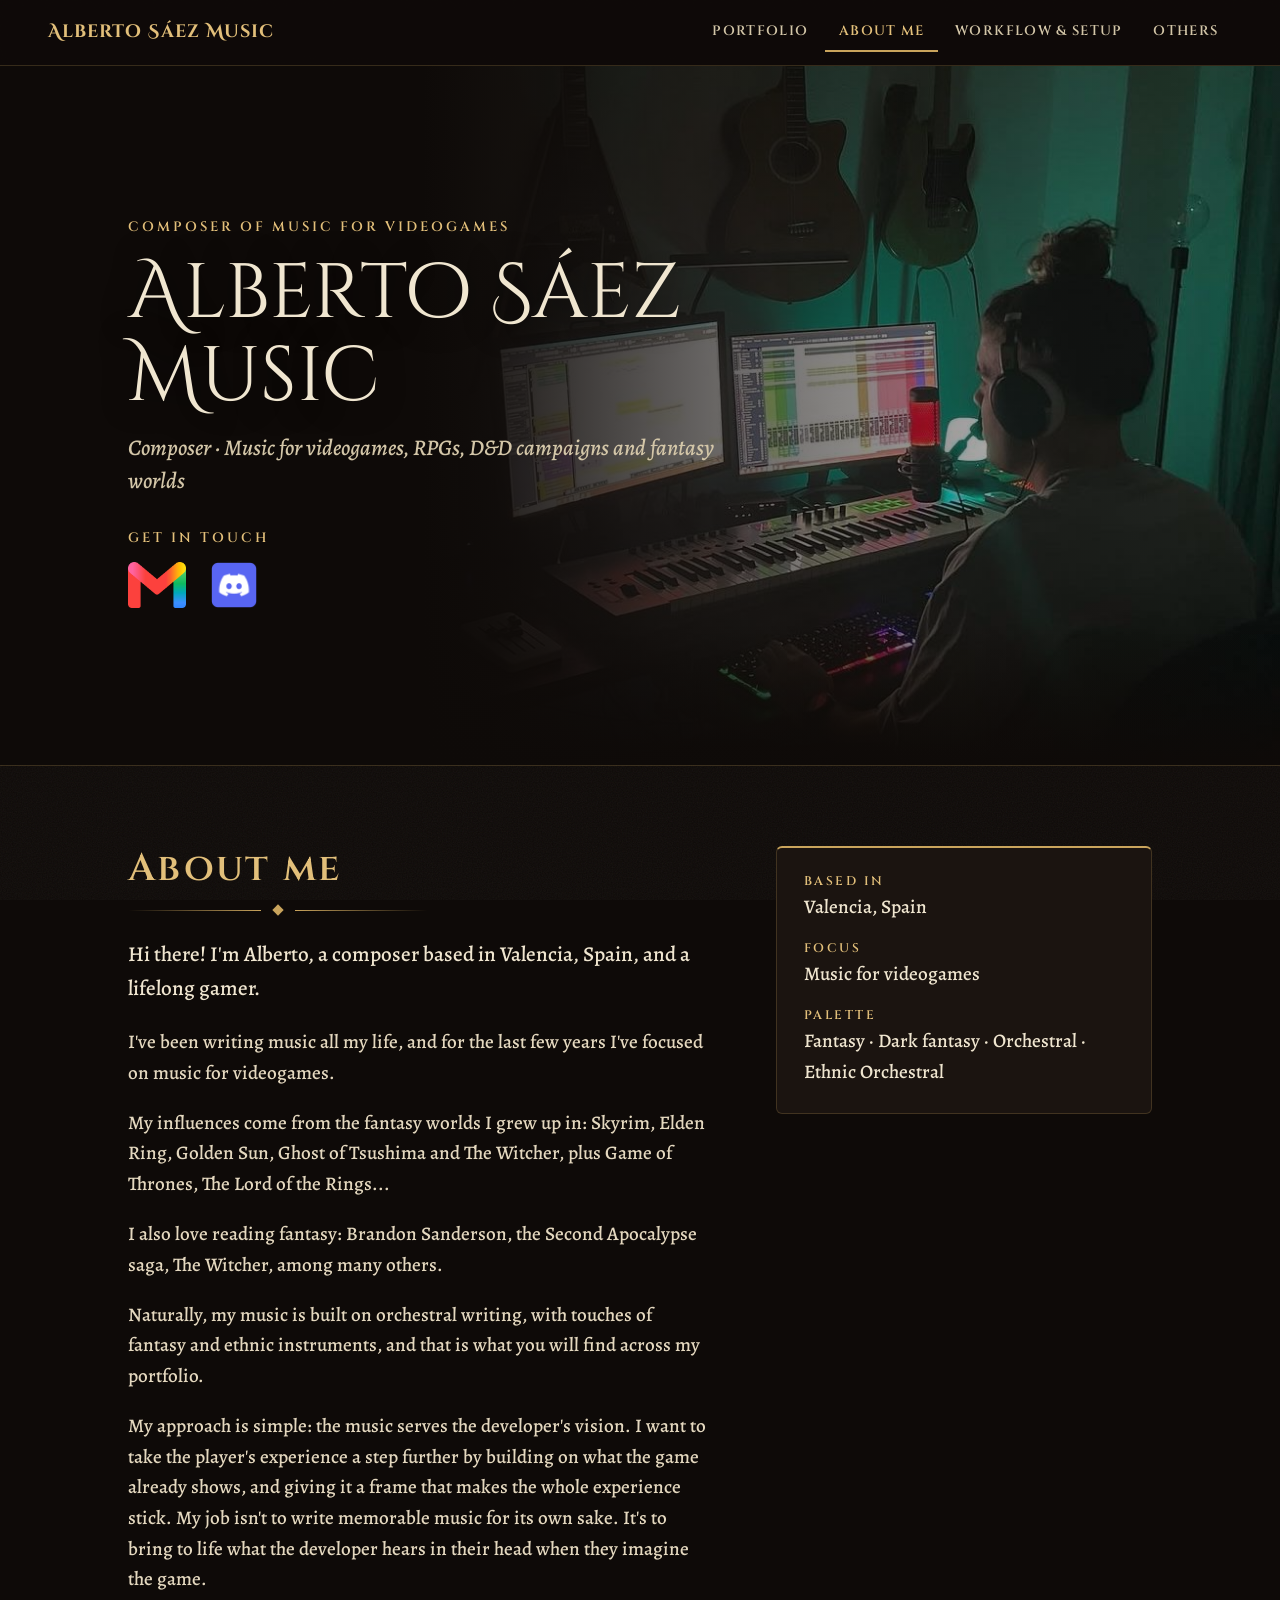
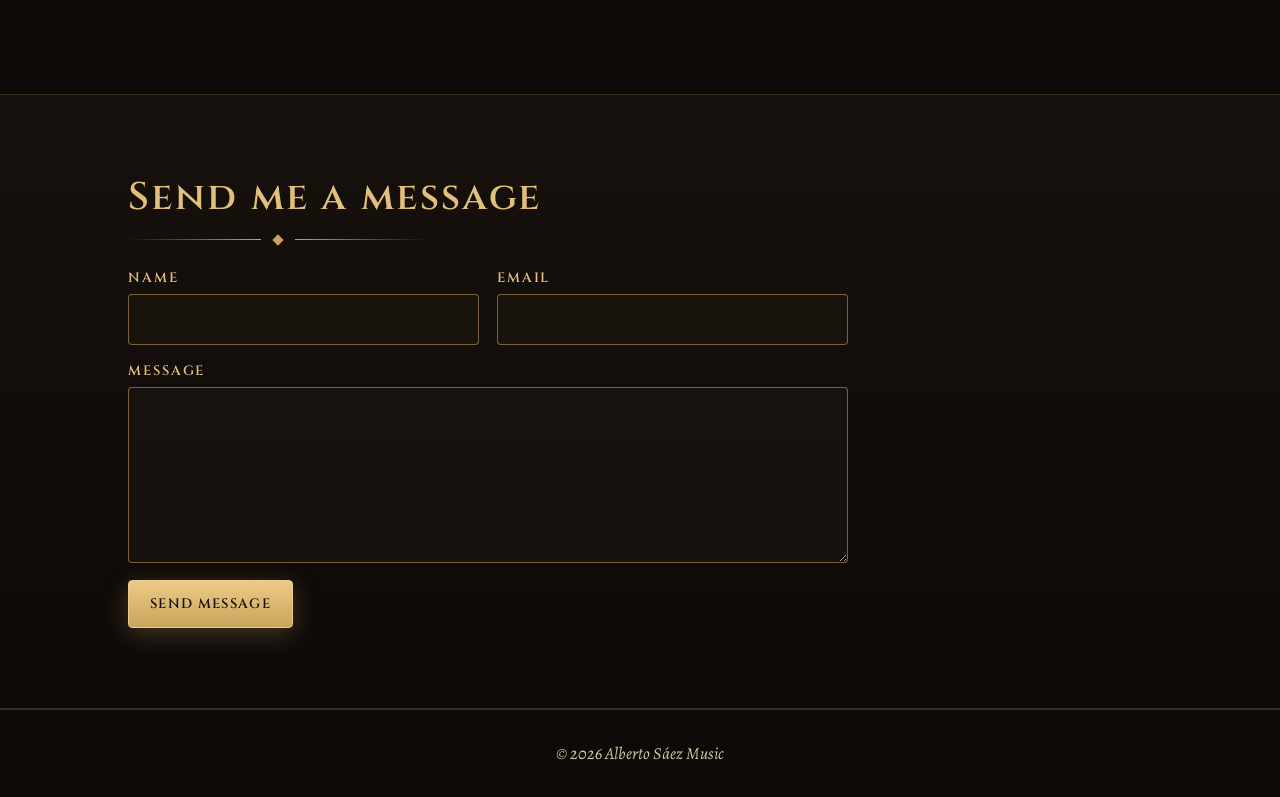
==== about/index.html @ dc8e461f "Add files via upload" ====
<!DOCTYPE html>
<html lang="en">
<head>
  <meta charset="UTF-8" />
  <meta name="viewport" content="width=device-width, initial-scale=1" />
  <title>About Alberto Sáez | Composer of Music for Videogames</title>
  <meta name="description" content="Alberto Sáez is a composer based in Valencia, Spain, writing orchestral music with fantasy and ethnic touches for videogames, RPGs and D&amp;D campaigns." />
  <meta name="robots" content="index, follow, max-image-preview:large, max-snippet:-1, max-video-preview:-1" />
  <link rel="canonical" href="https://albertosaezmusic.netlify.app/about/" />
  <meta name="author" content="Alberto Sáez" />
  <meta name="theme-color" content="#120d0a" />
  <link rel="icon" href="/favicon.ico" sizes="48x48" />
  <link rel="icon" type="image/png" sizes="32x32" href="/favicon-32.png" />
  <link rel="icon" type="image/png" sizes="192x192" href="/favicon-192.png" />
  <link rel="apple-touch-icon" href="/apple-touch-icon.png" />
  <meta property="og:type" content="website" />
  <meta property="og:site_name" content="Alberto Sáez Music" />
  <meta property="og:locale" content="en_US" />
  <meta property="og:title" content="About Alberto Sáez | Composer of Music for Videogames" />
  <meta property="og:description" content="Alberto Sáez is a composer based in Valencia, Spain, writing orchestral music with fantasy and ethnic touches for videogames, RPGs and D&amp;D campaigns." />
  <meta property="og:url" content="https://albertosaezmusic.netlify.app/about/" />
  <meta property="og:image" content="https://albertosaezmusic.netlify.app/social-share.jpg" />
  <meta property="og:image:width" content="1200" />
  <meta property="og:image:height" content="630" />
  <meta property="og:image:alt" content="Alberto Sáez Music, composer of music for videogames: studio with two monitors running Cubase" />
  <meta name="twitter:card" content="summary_large_image" />
  <meta name="twitter:title" content="About Alberto Sáez | Composer of Music for Videogames" />
  <meta name="twitter:description" content="Alberto Sáez is a composer based in Valencia, Spain, writing orchestral music with fantasy and ethnic touches for videogames, RPGs and D&amp;D campaigns." />
  <meta name="twitter:image" content="https://albertosaezmusic.netlify.app/social-share.jpg" />
  <script type="application/ld+json">{"@context": "https://schema.org", "@graph": [{"@type": "WebSite", "@id": "https://albertosaezmusic.netlify.app/#website", "url": "https://albertosaezmusic.netlify.app/", "name": "Alberto Sáez Music", "inLanguage": "en", "publisher": {"@id": "https://albertosaezmusic.netlify.app/#person"}}, {"@type": "Person", "@id": "https://albertosaezmusic.netlify.app/#person", "name": "Alberto Sáez", "alternateName": "Alberto Sáez Music", "jobTitle": "Composer", "description": "Composer · Music for videogames, RPGs, D&D campaigns and fantasy worlds.", "url": "https://albertosaezmusic.netlify.app/", "image": "https://albertosaezmusic.netlify.app/social-share.jpg", "sameAs": ["https://www.youtube.com/@alberthormusicyt"], "knowsAbout": ["Video game music", "Orchestral music", "Fantasy music", "Dark fantasy music", "Ethnic orchestral music", "RPG soundtracks"], "address": {"@type": "PostalAddress", "addressLocality": "Valencia", "addressCountry": "ES"}}, {"@type": "ProfilePage", "@id": "https://albertosaezmusic.netlify.app/about/#webpage", "url": "https://albertosaezmusic.netlify.app/about/", "name": "About Alberto Sáez | Composer of Music for Videogames", "description": "Alberto Sáez is a composer based in Valencia, Spain, writing orchestral music with fantasy and ethnic touches for videogames, RPGs and D&D campaigns.", "inLanguage": "en", "isPartOf": {"@id": "https://albertosaezmusic.netlify.app/#website"}, "primaryImageOfPage": {"@type": "ImageObject", "url": "https://albertosaezmusic.netlify.app/social-share.jpg"}, "mainEntity": {"@id": "https://albertosaezmusic.netlify.app/#person"}}, {"@type": "BreadcrumbList", "itemListElement": [{"@type": "ListItem", "position": 1, "name": "Home", "item": "https://albertosaezmusic.netlify.app/"}, {"@type": "ListItem", "position": 2, "name": "About Alberto Sáez", "item": "https://albertosaezmusic.netlify.app/about/"}]}]}</script>
  <link rel="preconnect" href="https://fonts.googleapis.com" />
  <link rel="preconnect" href="https://fonts.gstatic.com" crossorigin />
  <link href="https://fonts.googleapis.com/css2?family=Cinzel:wght@400;600;700&family=Cinzel+Decorative:wght@400;700&family=Alegreya:ital,wght@0,500;0,700;1,500&display=swap" rel="stylesheet" />
  <link rel="stylesheet" href="/styles.css" />
  
</head>
<body data-page="about">
  <a class="skip" href="#view">Skip to content</a>
  <header class="site-header">
    <a class="brand" href="/" id="brand">Alberto Sáez Music</a>
    <button class="menu-toggle" id="menu-toggle" type="button" aria-expanded="false" aria-controls="tabs" aria-label="Open menu">
      <svg viewBox="0 0 24 24" width="22" height="22" fill="none" stroke="currentColor" stroke-width="2" stroke-linecap="round" aria-hidden="true"><path d="M4 7h16M4 12h16M4 17h16"/></svg>
      <span>Menu</span>
    </button>
    <nav class="tabs" id="tabs" aria-label="Main"><a href="/" role="link">Portfolio</a><a href="/about/" role="link" class="active" aria-current="page">About me</a><a href="/workflow-setup/" role="link">Workflow &amp; setup</a><a href="/others/" role="link">Others</a></nav>
  </header>

  <main id="view" tabindex="-1" class="fade">
        <section class="hero">
          <div class="hero-media" aria-hidden="true"></div>
          <div class="hero-inner wrap">
            <p class="eyebrow">Composer of music for videogames</p>
            <h1>Alberto Sáez Music</h1>
            <p class="lead">Composer · Music for videogames, RPGs, D&amp;D campaigns and fantasy worlds</p>
            <div class="contact">
              <p class="eyebrow">Get in touch</p>
              <div class="badges"><a class="badge" href="mailto:albertosaezcastillo@gmail.com" aria-label="Gmail" title="Gmail"><img class="ico logo" src="/img/gmail.png" alt="" data-type="mail"></a><a class="badge" href="https://discord.com/users/431526710006120460" target="_blank" rel="noopener" aria-label="Discord · alberthor350" title="Discord · alberthor350"><img class="ico logo" src="/img/discord.png" alt="" data-type="chat"></a></div>
            </div>
          </div>
        </section>

        <section class="band">
          <div class="wrap two-col">
            <div class="about-text reveal">
              <h2>About me</h2><div class="divider"><i></i></div>
              <p>Hi there! I'm Alberto, a composer based in Valencia, Spain, and a lifelong gamer.</p><p>I've been writing music all my life, and for the last few years I've focused on music for videogames.</p><p>My influences come from the fantasy worlds I grew up in: Skyrim, Elden Ring, Golden Sun, Ghost of Tsushima and The Witcher, plus Game of Thrones, The Lord of the Rings...</p><p>I also love reading fantasy: Brandon Sanderson, the Second Apocalypse saga, The Witcher, among many others.</p><p>Naturally, my music is built on orchestral writing, with touches of fantasy and ethnic instruments, and that is what you will find across my portfolio.</p><p>My approach is simple: the music serves the developer's vision. I want to take the player's experience a step further by building on what the game already shows, and giving it a frame that makes the whole experience stick. My job isn't to write memorable music for its own sake. It's to bring to life what the developer hears in their head when they imagine the game.</p>
            </div>
            <aside class="glance reveal"><dl><div><dt>Based in</dt><dd>Valencia, Spain</dd></div><div><dt>Focus</dt><dd>Music for videogames</dd></div><div><dt>Palette</dt><dd>Fantasy · Dark fantasy · Orchestral · Ethnic Orchestral</dd></div></dl></aside>
          </div>
        </section>


        <section class="band alt" id="contact-form">
          <div class="wrap">
            <h2>Send me a message</h2><div class="divider"><i></i></div>
            <form class="contact-form reveal" name="contact" method="POST" action="/thanks/" data-netlify="true" netlify-honeypot="bot-field">
              <input type="hidden" name="form-name" value="contact">
              <p class="hp" aria-hidden="true"><label>Don't fill this out: <input name="bot-field" tabindex="-1" autocomplete="off"></label></p>
              <div class="f-row">
                <label>Name<input type="text" name="name" required="" autocomplete="name"></label>
                <label>Email<input type="email" name="email" required="" autocomplete="email"></label>
              </div>
              <label>Message<textarea name="message" rows="6" required=""></textarea></label>
              <button type="submit" class="linkbtn primary">Send message</button>
            </form>
          </div>
        </section>

        </main>

  <footer class="site-footer"><span id="footer-text">© 2026 Alberto Sáez Music</span></footer>
  <button type="button" class="to-top" id="to-top" aria-label="Back to top"><svg viewBox="0 0 24 24" width="22" height="22" fill="none" stroke="currentColor" stroke-width="2" stroke-linecap="round" stroke-linejoin="round" aria-hidden="true"><path d="M6 15l6-6 6 6"/></svg></button>

  <script src="/site.js" defer></script>
  
</body>
</html>
---- styles.css ----
:root {
  --bg: #0e0a08;
  --bg2: #17110d;
  --surface: #1b1410;
  --line: rgba(201, 164, 92, .22);
  --line-strong: rgba(201, 164, 92, .55);
  --text: #f0e6d0;
  --soft: #e4d8bf;
  --muted: #d3c6a8;
  --accent: #c9a45c;
  --gold: #e2bf7a;
  --radius: 6px;
  --display: "Cinzel", "Trajan Pro", Georgia, serif;
  --deco: "Cinzel Decorative", "Cinzel", Georgia, serif;
  --body: "Alegreya", "EB Garamond", Georgia, "Times New Roman", serif;
  --noise: url("data:image/svg+xml,%3Csvg xmlns='http://www.w3.org/2000/svg' width='180' height='180'%3E%3Cfilter id='n'%3E%3CfeTurbulence type='fractalNoise' baseFrequency='.8' numOctaves='2' stitchTiles='stitch'/%3E%3C/filter%3E%3Crect width='100%25' height='100%25' filter='url(%23n)' opacity='.06'/%3E%3C/svg%3E");
}
* { box-sizing: border-box; }
html { scroll-behavior: smooth; -webkit-text-size-adjust: 100%; text-size-adjust: 100%; }
body {
  margin: 0;
  color: var(--text);
  font: 500 1.2rem/1.6 var(--body);
  min-height: 100vh;
  display: flex;
  flex-direction: column;
  background-color: var(--bg);
  overflow-x: hidden;
}
body::after {
  content: ""; position: fixed; inset: 0; z-index: -1; pointer-events: none; background: var(--noise);
}
a { color: inherit; }

/* fondo difuminado con tu foto: solo en Portfolio y Others */
body::before {
  content: ""; position: fixed; inset: -24px; z-index: -2; opacity: 0; pointer-events: none;
  background: url("fondo.jpg") 62% center / cover no-repeat;
  filter: blur(4px) saturate(.9);
  transition: opacity .4s;
}
body[data-page="portfolio"]::before, body[data-page="others"]::before { opacity: 1; }
body[data-page="portfolio"]::after, body[data-page="others"]::after {
  background:
    linear-gradient(90deg, rgba(14, 10, 8, .84) 0%, rgba(14, 10, 8, .72) 60%, rgba(14, 10, 8, .6) 100%),
    var(--noise);
}
body[data-page="portfolio"] main, body[data-page="others"] main { text-shadow: 0 1px 8px rgba(0, 0, 0, .55); }
.wrap { width: min(1120px, 100%); margin: 0 auto; padding-left: clamp(1.1rem, 4vw, 3rem); padding-right: clamp(1.1rem, 4vw, 3rem); }

/* cabecera + pestañas */
.site-header {
  position: sticky; top: 0; z-index: 10;
  display: flex; align-items: center; justify-content: space-between; gap: 1rem;
  padding: .8rem clamp(1rem, 4vw, 3rem);
  background: rgba(14, 10, 8, .88);
  backdrop-filter: blur(10px);
  border-bottom: 1px solid var(--line);
}
.brand { font: 700 1.1rem var(--deco); letter-spacing: .06em; text-decoration: none; white-space: nowrap; color: var(--gold); }
.tabs { display: flex; gap: .2rem; }
.tabs a {
  display: inline-block; text-decoration: none;
  font: 600 .85rem var(--display); letter-spacing: .1em; text-transform: uppercase;
  color: var(--muted); background: none; border: 0; border-bottom: 2px solid transparent; cursor: pointer;
  padding: .6rem .85rem; white-space: nowrap;
  transition: color .2s, border-color .2s, background .2s;
}
.tabs a:hover { color: var(--text); }
.tabs a.active { color: var(--gold); border-bottom-color: var(--accent); }
.tabs a:focus-visible, .linkbtn:focus-visible, .menu-toggle:focus-visible { outline: 2px solid var(--gold); outline-offset: 2px; }

/* botón de menú (solo en pantallas pequeñas) */
.menu-toggle {
  display: none; align-items: center; gap: .55rem; cursor: pointer;
  font: 600 .85rem var(--display); letter-spacing: .1em; text-transform: uppercase;
  color: var(--gold); background: rgba(201, 164, 92, .06);
  border: 1px solid var(--line-strong); border-radius: 4px;
  padding: .5rem .9rem; min-height: 44px;
}

/* contenido */
main { flex: 1; outline: none; }
main.fade { animation: fade .5s ease both; }
@keyframes fade { from { opacity: 0; transform: translateY(8px); } to { opacity: 1; transform: none; } }

h1, h2, h3 { font-family: var(--display); font-weight: 600; line-height: 1.2; margin: 0 0 .6rem; }
h1 { font: 400 clamp(2.5rem, 6.4vw, 4.8rem)/1.08 var(--deco); color: var(--text); text-shadow: 0 2px 30px rgba(0, 0, 0, .6); margin-bottom: .8rem; }
h2 { font-size: clamp(1.7rem, 3.6vw, 2.4rem); letter-spacing: .06em; color: var(--gold); margin-bottom: .4rem; }
h3 { font-size: 1.15rem; letter-spacing: .05em; }
.eyebrow { color: var(--gold); font: 600 .85rem var(--display); text-transform: uppercase; letter-spacing: .22em; margin: 0 0 1.1rem; }
.lead { font: italic 500 1.4rem/1.45 var(--body); color: var(--muted); margin: 0 0 1.2rem; }
.muted { color: var(--muted); }

/* separador ornamental */
.divider { display: flex; align-items: center; gap: .8rem; max-width: 300px; margin: .9rem 0 1.5rem; }
.divider::before, .divider::after { content: ""; flex: 1; height: 1px; background: linear-gradient(90deg, transparent, var(--accent)); }
.divider::after { background: linear-gradient(270deg, transparent, var(--accent)); }
.divider i { width: 8px; height: 8px; background: var(--accent); transform: rotate(45deg); }

/* portada */
.hero {
  position: relative; display: flex; align-items: center; overflow: hidden;
  min-height: min(84vh, 700px); border-bottom: 1px solid var(--line);
}
.hero-media {
  position: absolute; inset: 0;
  background: url("fondo.jpg") right center / auto 112% no-repeat;
}
.hero-media::after {
  content: ""; position: absolute; inset: 0;
  background:
    linear-gradient(90deg, var(--bg) 0%, var(--bg) 33%, rgba(14, 10, 8, .62) 56%, rgba(14, 10, 8, .08) 100%),
    linear-gradient(0deg, var(--bg) 0%, transparent 20%);
}
.hero-inner { position: relative; padding-top: 5rem; padding-bottom: 5rem; }
.hero-inner > * { max-width: 620px; }
.contact { margin-top: 2rem; }
.contact .eyebrow { margin-bottom: .4rem; }
.contact .badges { margin-top: .6rem; }

/* bandas de sección */
.band { padding: clamp(3rem, 7vw, 5rem) 0; }
.band.alt { background: linear-gradient(180deg, var(--bg2), var(--bg)); border-top: 1px solid var(--line); border-bottom: 1px solid var(--line); }
#reel { scroll-margin-top: 70px; }
.band .video { margin-top: 1.8rem; max-width: 900px; box-shadow: 0 20px 50px rgba(0, 0, 0, .5); }

.two-col { display: grid; grid-template-columns: 1.55fr 1fr; gap: clamp(2rem, 5vw, 4.5rem); align-items: start; }
.about-text p { max-width: 62ch; color: var(--soft); }
.about-text h2 + .divider + p { font-size: 1.32rem; color: var(--text); }

/* cuadro "de un vistazo" */
.glance {
  background: var(--surface); border: 1px solid var(--line); border-radius: var(--radius);
  padding: 1.6rem 1.7rem; border-top: 2px solid var(--accent);
}
.glance dl { margin: 0; display: grid; gap: 1.1rem; }
.glance dt { color: var(--gold); font: 600 .78rem var(--display); letter-spacing: .2em; text-transform: uppercase; margin-bottom: .1rem; }
.glance dd { margin: 0; color: var(--text); font-size: 1.2rem; }

/* botones */
.links { display: flex; flex-wrap: wrap; gap: .8rem; margin-top: 1.6rem; }
.linkbtn {
  display: inline-flex; align-items: center; justify-content: center; gap: .6rem; cursor: pointer;
  font: 600 .85rem var(--display); letter-spacing: .1em; text-transform: uppercase; text-decoration: none;
  color: var(--gold); background: rgba(14, 10, 8, .5);
  border: 1px solid var(--line-strong); border-radius: 4px;
  padding: .75rem 1.3rem; min-height: 48px;
  transition: background .2s, border-color .2s, transform .2s, box-shadow .2s;
}
.linkbtn:hover { background: rgba(201, 164, 92, .14); border-color: var(--gold); transform: translateY(-2px); }
.linkbtn.primary {
  background: linear-gradient(180deg, #ecca87, #c9a45c); color: #1a120c; border-color: #ecca87;
  box-shadow: 0 6px 24px rgba(201, 164, 92, .28);
}
.linkbtn.primary:hover { background: linear-gradient(180deg, #f3d595, #d4af68); box-shadow: 0 8px 28px rgba(201, 164, 92, .4); }
.linkbtn .ico { width: 20px; height: 20px; flex: none; }
.linkbtn .ico.logo { width: 24px; height: 24px; object-fit: contain; }

/* fila de iconos (logos) */
.badges { display: flex; flex-wrap: wrap; align-items: center; gap: 1.4rem; margin-top: 1.8rem; }
.badge {
  display: inline-flex; align-items: center; justify-content: center; min-width: 52px; height: 56px;
  background: none; border: 0; padding: 0; cursor: pointer; color: var(--gold);
  transition: transform .2s, filter .2s;
}
.badge:hover { transform: translateY(-4px); filter: brightness(1.12) drop-shadow(0 6px 10px rgba(0, 0, 0, .5)); }
.badge:focus-visible { outline: 2px solid var(--gold); outline-offset: 4px; border-radius: 6px; }
.badge .ico { width: 30px; height: 30px; }
.badge .ico.logo { width: auto; height: 46px; max-width: 74px; object-fit: contain; }

/* aviso "copiado" */
#toast {
  position: fixed; left: 50%; bottom: 2rem; transform: translate(-50%, 20px); opacity: 0; pointer-events: none;
  background: #2a1b14; color: var(--text); border: 1px solid var(--accent); border-radius: 4px;
  padding: .7rem 1.3rem; font: 600 .9rem var(--display); letter-spacing: .06em; z-index: 50;
  transition: opacity .25s, transform .25s;
}
#toast.show { opacity: 1; transform: translate(-50%, 0); }

/* vídeo */
.video {
  position: relative; width: 100%; aspect-ratio: 16/9;
  background: #000 center/cover no-repeat; border-radius: var(--radius); overflow: hidden;
  cursor: pointer;
}
.video iframe { position: absolute; inset: 0; width: 100%; height: 100%; border: 0; }
.video .play {
  position: absolute; inset: 0; width: 100%; border: 0; cursor: pointer;
  background: linear-gradient(transparent 45%, rgba(18, 8, 4, .7));
  display: grid; place-items: center;
}
.video .play span {
  width: 68px; height: 68px; border-radius: 50%; background: var(--accent);
  display: grid; place-items: center; transition: transform .2s;
  box-shadow: 0 0 0 5px rgba(14, 10, 8, .5), 0 0 0 6px var(--accent);
}
.video .play span::after { content: ""; border-left: 18px solid var(--bg); border-top: 11px solid transparent; border-bottom: 11px solid transparent; margin-left: 5px; }
.video:hover .play span { transform: scale(1.1); }
.pl { position: absolute; left: 1rem; bottom: .8rem; font-size: .95rem; color: #fff; }
.page-body > .video { margin-top: 2rem; }

/* cabecera de cada página */
.page-head {
  padding: clamp(2.4rem, 6vw, 4.2rem) 0 clamp(1rem, 2.5vw, 1.6rem);
  background: radial-gradient(ellipse 60% 120% at 15% 0%, rgba(201, 164, 92, .10), transparent 70%);
  border-bottom: 1px solid var(--line);
}
.page-head .lead { margin-bottom: 0; }
.page-body { padding-top: clamp(2rem, 5vw, 3.2rem); padding-bottom: clamp(3rem, 7vw, 5rem); }

/* tarjetas */
.grid { display: grid; grid-template-columns: repeat(auto-fill, minmax(min(100%, 380px), 1fr)); gap: 2rem; }
.card {
  background: var(--surface); border: 1px solid var(--line); border-radius: 8px; overflow: hidden;
  transition: transform .25s, border-color .25s, box-shadow .25s;
}
.card:hover { transform: translateY(-4px); border-color: var(--line-strong); box-shadow: 0 18px 40px rgba(0, 0, 0, .45); }
.card .video { border-radius: 0; }
.card-body { padding: 1.2rem 1.4rem 1.5rem; }
.card-body p { color: var(--muted); margin: 0; font-size: 1.1rem; }
.card-body h3 { margin-bottom: 0; }
.meta { color: var(--gold); font: 600 .78rem var(--display); text-transform: uppercase; letter-spacing: .18em; margin-bottom: .4rem; }

/* lista de juegos */
.games { margin-top: clamp(3rem, 6vw, 4.5rem); }
.gamelist { list-style: none; counter-reset: game; margin: 1.4rem 0 0; padding: 0; border-top: 1px solid var(--line); }
.gamelist li { counter-increment: game; position: relative; padding: 1.3rem 0 1.3rem 3.6rem; border-bottom: 1px solid var(--line); }
.gamelist li::before {
  content: counter(game, decimal-leading-zero); position: absolute; left: 0; top: 1.3rem;
  font: 600 1.5rem var(--display); color: var(--accent); opacity: .85;
}
.gamelist p { margin: 0; }
.g-line { font-size: 1.25rem; color: var(--text); }
.g-line strong { font: 600 1.2rem var(--display); letter-spacing: .05em; color: var(--text); }
.g-years { color: var(--muted); font-style: italic; }
.g-meta { color: var(--soft); font-size: 1.08rem; margin-top: .2rem; }
.spotify { display: block; width: 100%; border: 0; border-radius: 12px; }
.card .spotify { border-radius: 0; }
.steam-wrap { margin-top: 1rem; max-width: 646px; }
.steam { display: block; width: 100%; max-width: 646px; height: 190px; border: 0; border-radius: 4px; }

/* set up */
.specs { margin: 0; border-top: 1px solid var(--line); }
.specs > div { display: grid; grid-template-columns: minmax(150px, 230px) 1fr; gap: 1rem; padding: 1rem 0; border-bottom: 1px solid var(--line); }
.specs dt { color: var(--gold); font: 600 .82rem var(--display); text-transform: uppercase; letter-spacing: .16em; padding-top: .3rem; }
.specs dd { margin: 0; }
.specs dd strong { font-weight: 700; }
.specs dd span { display: block; color: var(--muted); font-size: 1.08rem; }
.specs .aside p { grid-column: 2; margin: 0; font-style: italic; color: var(--muted); }

/* workflow */
.steps { list-style: none; margin: 2rem 0 0; padding: 0; display: grid; gap: 1.4rem; }
.steps li { position: relative; border-left: 1px solid var(--line-strong); padding: .2rem 0 .2rem 1.8rem; }
.steps li::before { content: ""; position: absolute; left: -5px; top: .65rem; width: 9px; height: 9px; background: var(--accent); transform: rotate(45deg); }
.steps p { margin: 0; color: var(--soft); max-width: 70ch; }

.phase {
  margin: 0 0 2.5rem; padding: 1.5rem 1.8rem 1.7rem;
  background: var(--surface); border: 1px solid var(--line); border-left: 3px solid var(--accent); border-radius: var(--radius);
}
.phase .eyebrow { margin: 0 0 .5rem; }
.phase p:last-child { margin: 0; color: var(--soft); max-width: 70ch; }
.phase.daily { margin: 2.6rem 0 0; }
.subhead { margin: 0 0 .4rem; font-size: 1.5rem; letter-spacing: .08em; color: var(--gold); }
.track-intro { margin: 0 0 1.6rem; color: var(--soft); }

/* set up resumido */
.setup { margin-top: clamp(3rem, 6vw, 4.5rem); padding-top: 2.2rem; border-top: 1px solid var(--line); }
.setup-list { list-style: none; margin: 1.2rem 0 0; padding: 0; display: grid; gap: .9rem; max-width: 70ch; }
.setup-list li { color: var(--soft); }
.setup-list strong { color: var(--gold); font: 600 .82rem var(--display); letter-spacing: .16em; text-transform: uppercase; margin-right: .5rem; }

/* others */
.blocks { display: grid; gap: 1.6rem; }
.panel {
  background: var(--surface); border: 1px solid var(--line); border-radius: var(--radius);
  padding: 1.7rem 1.9rem 1.9rem; border-left: 3px solid var(--accent);
}
.panel h3 { color: var(--gold); font-size: 1.2rem; letter-spacing: .1em; }
.panel p { margin: 0; color: var(--soft); max-width: 68ch; }
.panel .links { margin-top: 1.4rem; }
.embeds { display: grid; grid-template-columns: repeat(auto-fit, minmax(min(100%, 340px), 1fr)); gap: 1.6rem; margin-top: 1.6rem; }
.embeds figure { margin: 0; }
.embeds figcaption { color: var(--gold); font: 600 .85rem var(--display); letter-spacing: .14em; text-transform: uppercase; margin-bottom: .6rem; }
.lead.soon { margin-top: 1rem; }

.site-footer { text-align: center; color: var(--muted); font: italic 1.05rem var(--body); padding: 2rem 1rem; border-top: 1px solid var(--line); }

/* ---------- Pantallas medianas y pequeñas: menú desplegable ---------- */
@media (max-width: 960px) {
  .menu-toggle { display: inline-flex; }
  .tabs {
    display: none; position: absolute; top: 100%; left: 0; right: 0;
    flex-direction: column; gap: .2rem;
    padding: .6rem clamp(1rem, 4vw, 3rem) 1rem;
    background: #0e0a08; border-bottom: 1px solid var(--line);
    box-shadow: 0 18px 30px rgba(0, 0, 0, .5);
  }
  .site-header.open .tabs { display: flex; }
  .tabs a { text-align: left; padding: .9rem 1rem; font-size: 1rem; min-height: 48px; border-bottom: 0; border-left: 2px solid transparent; }
  .tabs a.active { border-left-color: var(--accent); background: rgba(201, 164, 92, .08); }
  .two-col { grid-template-columns: 1fr; }
  .hero-media { background-size: auto 100%; background-position: 78% center; }
}

/* ---------- Móvil ---------- */
@media (max-width: 720px) {
  body { font-size: 1.12rem; line-height: 1.55; }
  body::before { background-position: 72% center; }
  body[data-page="portfolio"]::after, body[data-page="others"]::after {
    background: linear-gradient(rgba(14, 10, 8, .62), rgba(14, 10, 8, .74)), var(--noise);
  }
  .brand { font-size: 1rem; }
  .eyebrow { font-size: .8rem; letter-spacing: .16em; }
  .lead { font-size: 1.25rem; }
  .hero { display: block; min-height: 0; }
  .hero-media { position: relative; height: 310px; background-size: cover; background-position: 62% 40%; }
  .hero-media::after { background: linear-gradient(0deg, var(--bg) 0%, rgba(14, 10, 8, .25) 55%, rgba(14, 10, 8, .1) 100%); }
  .hero-inner { margin-top: -90px; padding-top: 0; padding-bottom: 2.6rem; }
  .links { display: grid; grid-template-columns: 1fr; gap: .7rem; }
  .linkbtn { width: 100%; padding: .8rem 1rem; font-size: .8rem; }
  .specs > div { grid-template-columns: 1fr; gap: .2rem; }
  .specs .aside p { grid-column: 1; }
  .phase, .panel { padding: 1.2rem 1.2rem 1.4rem; }
  .steps li { padding-left: 1.4rem; }
  .gamelist li { padding-left: 2.9rem; }
  .gamelist li::before { font-size: 1.25rem; }
  .video .play span { width: 56px; height: 56px; }
  #toast { width: calc(100% - 2rem); text-align: center; bottom: 1rem; }
}
@media (prefers-reduced-motion: reduce) { * { animation: none !important; transition: none !important; } html { scroll-behavior: auto; } }

/* aparición suave al hacer scroll (solo si hay JavaScript) */
.js .reveal { opacity: 0; transform: translateY(18px); transition: opacity .7s ease, transform .7s ease; }
.js .reveal.in { opacity: 1; transform: none; }

/* botón de volver arriba */
.to-top {
  position: fixed; right: 1.1rem; bottom: 1.1rem; z-index: 40; width: 46px; height: 46px; display: grid; place-items: center;
  color: var(--gold); background: rgba(14, 10, 8, .88); border: 1px solid var(--line-strong); border-radius: 50%; cursor: pointer;
  opacity: 0; transform: translateY(10px); pointer-events: none; transition: opacity .3s, transform .3s, background .2s;
  backdrop-filter: blur(6px);
}
.to-top.show { opacity: 1; transform: none; pointer-events: auto; }
.to-top:hover { background: rgba(201, 164, 92, .18); }
.to-top:focus-visible { outline: 2px solid var(--gold); outline-offset: 2px; }

/* formulario de contacto */
.contact-form { max-width: 720px; margin-top: 1.6rem; display: grid; gap: 1.1rem; }
.contact-form .f-row { display: grid; grid-template-columns: 1fr 1fr; gap: 1.1rem; }
.contact-form label { display: grid; gap: .4rem; font: 600 .85rem var(--display); letter-spacing: .14em; text-transform: uppercase; color: var(--gold); }
.contact-form input, .contact-form textarea {
  font: 500 1.15rem var(--body); color: var(--text); background: rgba(27, 20, 16, .85);
  border: 1px solid var(--line-strong); border-radius: 4px; padding: .75rem .9rem; width: 100%; letter-spacing: 0; text-transform: none;
}
.contact-form input:focus-visible, .contact-form textarea:focus-visible { outline: 2px solid var(--gold); outline-offset: 1px; }
.contact-form textarea { resize: vertical; min-height: 9rem; }
.contact-form .linkbtn { justify-self: start; cursor: pointer; font-family: var(--display); }
.contact-form .hp { position: absolute; left: -9999px; height: 0; overflow: hidden; }
@media (max-width: 720px) { .contact-form .f-row { grid-template-columns: 1fr; } .to-top { right: .8rem; bottom: .8rem; } }
.msg-page { text-align: center; padding: clamp(4rem, 12vw, 8rem) 0; }
.msg-page .linkbtn { margin-top: 1.6rem; }
.skip { position: absolute; left: -9999px; top: 0; z-index: 100; background: var(--gold); color: #120d0a; padding: .6rem 1rem; font: 600 .9rem var(--display); }
.skip:focus { left: .5rem; top: .5rem; }
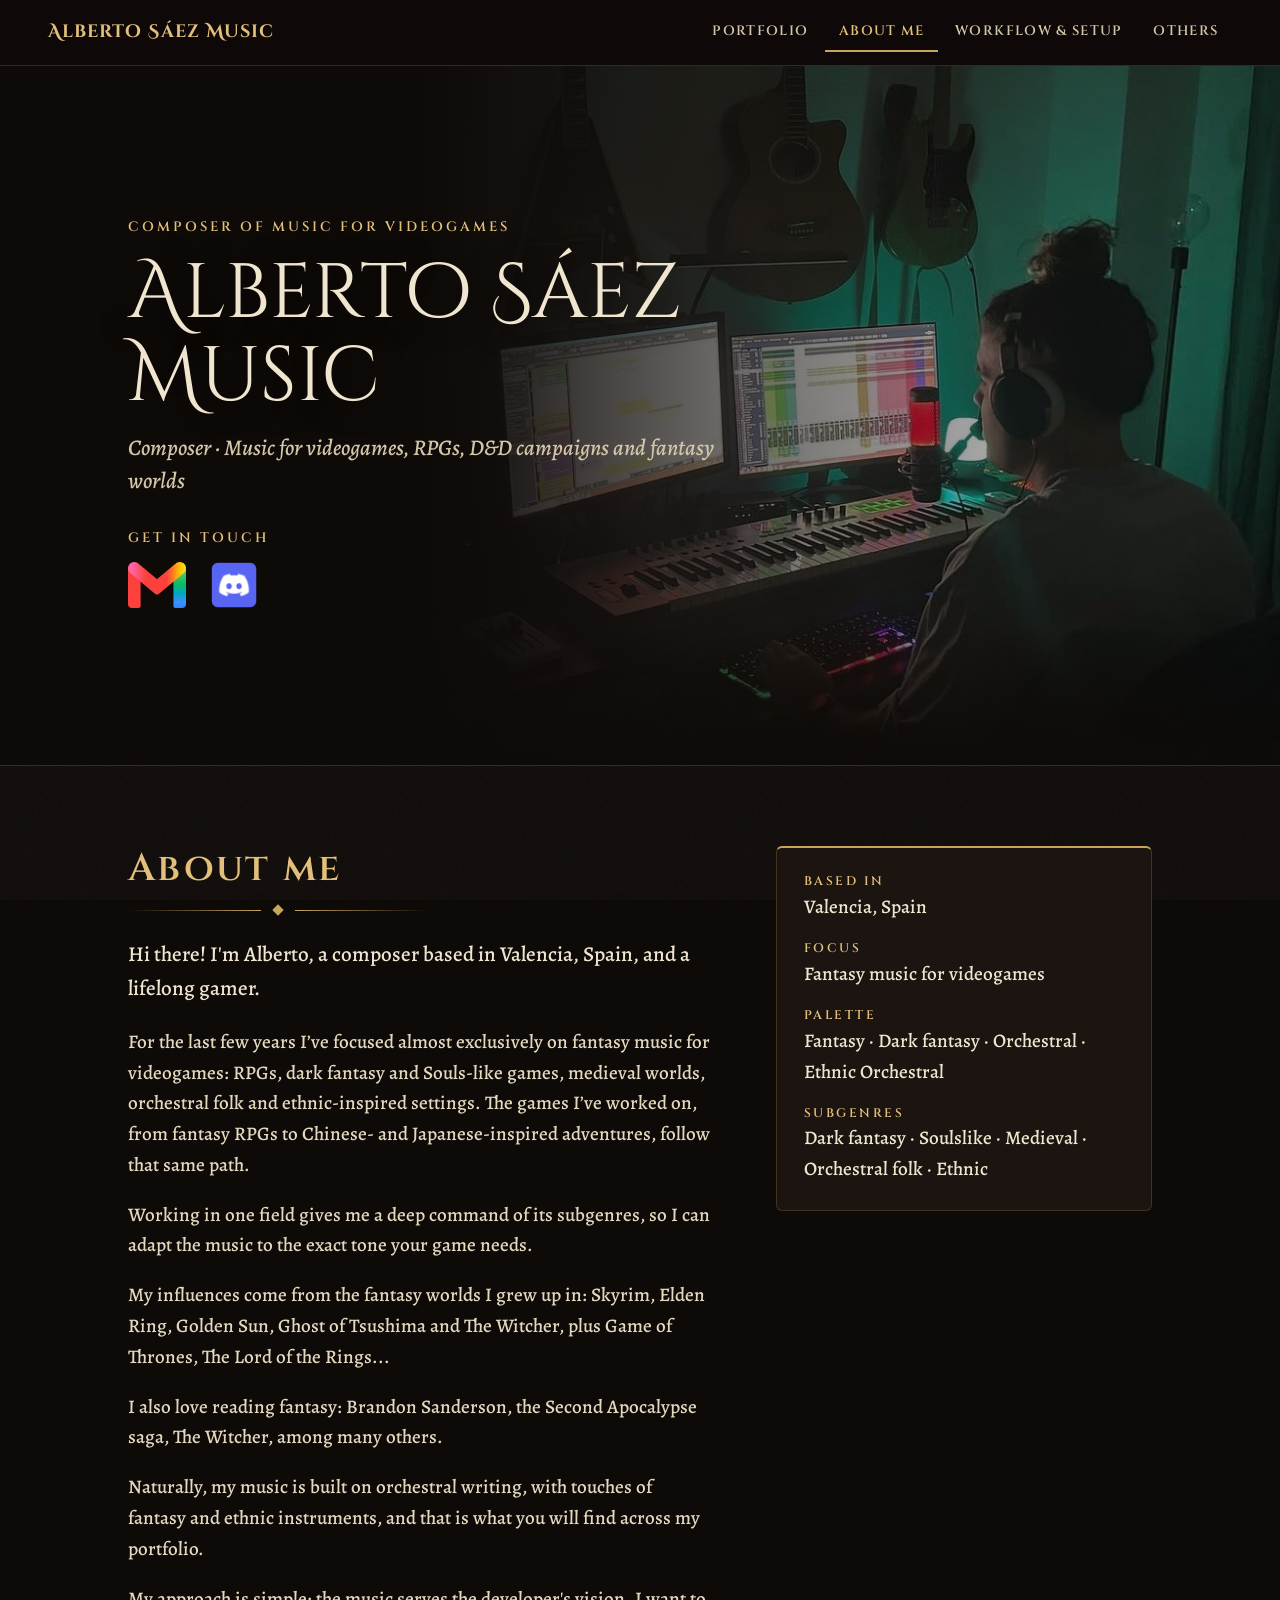
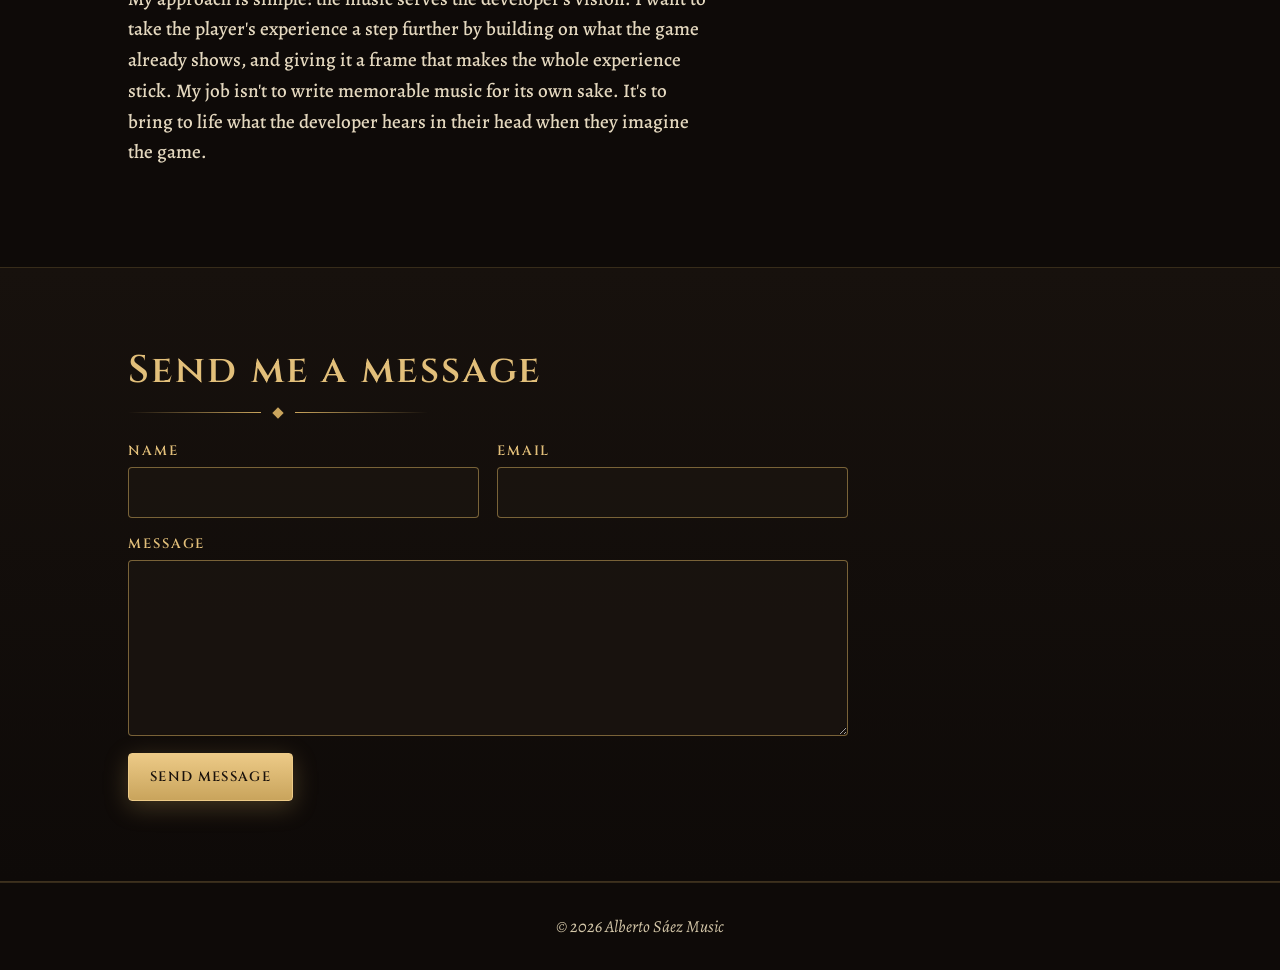
==== commit 4abe556e: "Add files via upload" ====
--- a/about/index.html
+++ b/about/index.html
@@ -63,9 +63,9 @@
           <div class="wrap two-col">
             <div class="about-text reveal">
               <h2>About me</h2><div class="divider"><i></i></div>
-              <p>Hi there! I'm Alberto, a composer based in Valencia, Spain, and a lifelong gamer.</p><p>I've been writing music all my life, and for the last few years I've focused on music for videogames.</p><p>My influences come from the fantasy worlds I grew up in: Skyrim, Elden Ring, Golden Sun, Ghost of Tsushima and The Witcher, plus Game of Thrones, The Lord of the Rings...</p><p>I also love reading fantasy: Brandon Sanderson, the Second Apocalypse saga, The Witcher, among many others.</p><p>Naturally, my music is built on orchestral writing, with touches of fantasy and ethnic instruments, and that is what you will find across my portfolio.</p><p>My approach is simple: the music serves the developer's vision. I want to take the player's experience a step further by building on what the game already shows, and giving it a frame that makes the whole experience stick. My job isn't to write memorable music for its own sake. It's to bring to life what the developer hears in their head when they imagine the game.</p>
+              <p>Hi there! I'm Alberto, a composer based in Valencia, Spain, and a lifelong gamer.</p><p>For the last few years I’ve focused almost exclusively on fantasy music for videogames: RPGs, dark fantasy and Souls-like games, medieval worlds, orchestral folk and ethnic-inspired settings. The games I’ve worked on, from fantasy RPGs to Chinese- and Japanese-inspired adventures, follow that same path.</p><p>Working in one field gives me a deep command of its subgenres, so I can adapt the music to the exact tone your game needs.</p><p>My influences come from the fantasy worlds I grew up in: Skyrim, Elden Ring, Golden Sun, Ghost of Tsushima and The Witcher, plus Game of Thrones, The Lord of the Rings...</p><p>I also love reading fantasy: Brandon Sanderson, the Second Apocalypse saga, The Witcher, among many others.</p><p>Naturally, my music is built on orchestral writing, with touches of fantasy and ethnic instruments, and that is what you will find across my portfolio.</p><p>My approach is simple: the music serves the developer's vision. I want to take the player's experience a step further by building on what the game already shows, and giving it a frame that makes the whole experience stick. My job isn't to write memorable music for its own sake. It's to bring to life what the developer hears in their head when they imagine the game.</p>
             </div>
-            <aside class="glance reveal"><dl><div><dt>Based in</dt><dd>Valencia, Spain</dd></div><div><dt>Focus</dt><dd>Music for videogames</dd></div><div><dt>Palette</dt><dd>Fantasy · Dark fantasy · Orchestral · Ethnic Orchestral</dd></div></dl></aside>
+            <aside class="glance reveal"><dl><div><dt>Based in</dt><dd>Valencia, Spain</dd></div><div><dt>Focus</dt><dd>Fantasy music for videogames</dd></div><div><dt>Palette</dt><dd>Fantasy · Dark fantasy · Orchestral · Ethnic Orchestral</dd></div><div><dt>Subgenres</dt><dd>Dark fantasy · Soulslike · Medieval · Orchestral folk · Ethnic</dd></div></dl></aside>
           </div>
         </section>
 
--- a/styles.css
+++ b/styles.css
@@ -39,13 +39,14 @@
   filter: blur(4px) saturate(.9);
   transition: opacity .4s;
 }
-body[data-page="portfolio"]::before, body[data-page="others"]::before { opacity: 1; }
-body[data-page="portfolio"]::after, body[data-page="others"]::after {
+body[data-page="portfolio"]::before, body[data-page="others"]::before, body[data-page="workflow"]::before { opacity: 1; }
+body[data-page="workflow"]::before { background: url("setup-bg.jpg") center 38% / cover no-repeat; }
+body[data-page="portfolio"]::after, body[data-page="others"]::after, body[data-page="workflow"]::after {
   background:
     linear-gradient(90deg, rgba(14, 10, 8, .84) 0%, rgba(14, 10, 8, .72) 60%, rgba(14, 10, 8, .6) 100%),
     var(--noise);
 }
-body[data-page="portfolio"] main, body[data-page="others"] main { text-shadow: 0 1px 8px rgba(0, 0, 0, .55); }
+body[data-page="portfolio"] main, body[data-page="others"] main, body[data-page="workflow"] main { text-shadow: 0 1px 8px rgba(0, 0, 0, .55); }
 .wrap { width: min(1120px, 100%); margin: 0 auto; padding-left: clamp(1.1rem, 4vw, 3rem); padding-right: clamp(1.1rem, 4vw, 3rem); }
 
 /* cabecera + pestañas */
@@ -308,7 +309,8 @@
 @media (max-width: 720px) {
   body { font-size: 1.12rem; line-height: 1.55; }
   body::before { background-position: 72% center; }
-  body[data-page="portfolio"]::after, body[data-page="others"]::after {
+  body[data-page="workflow"]::before { background-position: 40% 35%; }
+  body[data-page="portfolio"]::after, body[data-page="others"]::after, body[data-page="workflow"]::after {
     background: linear-gradient(rgba(14, 10, 8, .62), rgba(14, 10, 8, .74)), var(--noise);
   }
   .brand { font-size: 1rem; }
@@ -363,3 +365,13 @@
 .msg-page .linkbtn { margin-top: 1.6rem; }
 .skip { position: absolute; left: -9999px; top: 0; z-index: 100; background: var(--gold); color: #120d0a; padding: .6rem 1rem; font: 600 .9rem var(--display); }
 .skip:focus { left: .5rem; top: .5rem; }
+
+/* reels: géneros y ambientes donde funciona cada uno */
+.card .video .play { place-items: end start; padding: 0 0 .9rem 1rem; background: linear-gradient(transparent 55%, rgba(18, 8, 4, .75)); }
+.card .video .play span { width: 46px; height: 46px; box-shadow: 0 0 0 3px rgba(14, 10, 8, .55), 0 0 0 4px var(--accent); }
+.card .video .play span::after { border-left-width: 13px; border-top-width: 8px; border-bottom-width: 8px; margin-left: 4px; }
+.tags { list-style: none; margin: .9rem 0 0; padding: 0; display: flex; flex-wrap: wrap; gap: .4rem; }
+.tags li { font: 600 .78rem var(--display); letter-spacing: .12em; text-transform: uppercase; color: #120d0a; background: var(--accent); border-radius: 3px; padding: .25rem .55rem; }
+.scenes-label { margin: 1.1rem 0 .5rem !important; font: 600 .78rem var(--display); letter-spacing: .18em; text-transform: uppercase; color: var(--gold) !important; }
+.scenes { list-style: none; margin: 0; padding: 0; display: flex; flex-wrap: wrap; gap: .4rem; }
+.scenes li { font: 600 1rem var(--body); color: var(--text); border: 1px solid var(--line-strong); border-radius: 999px; padding: .2rem .8rem; }
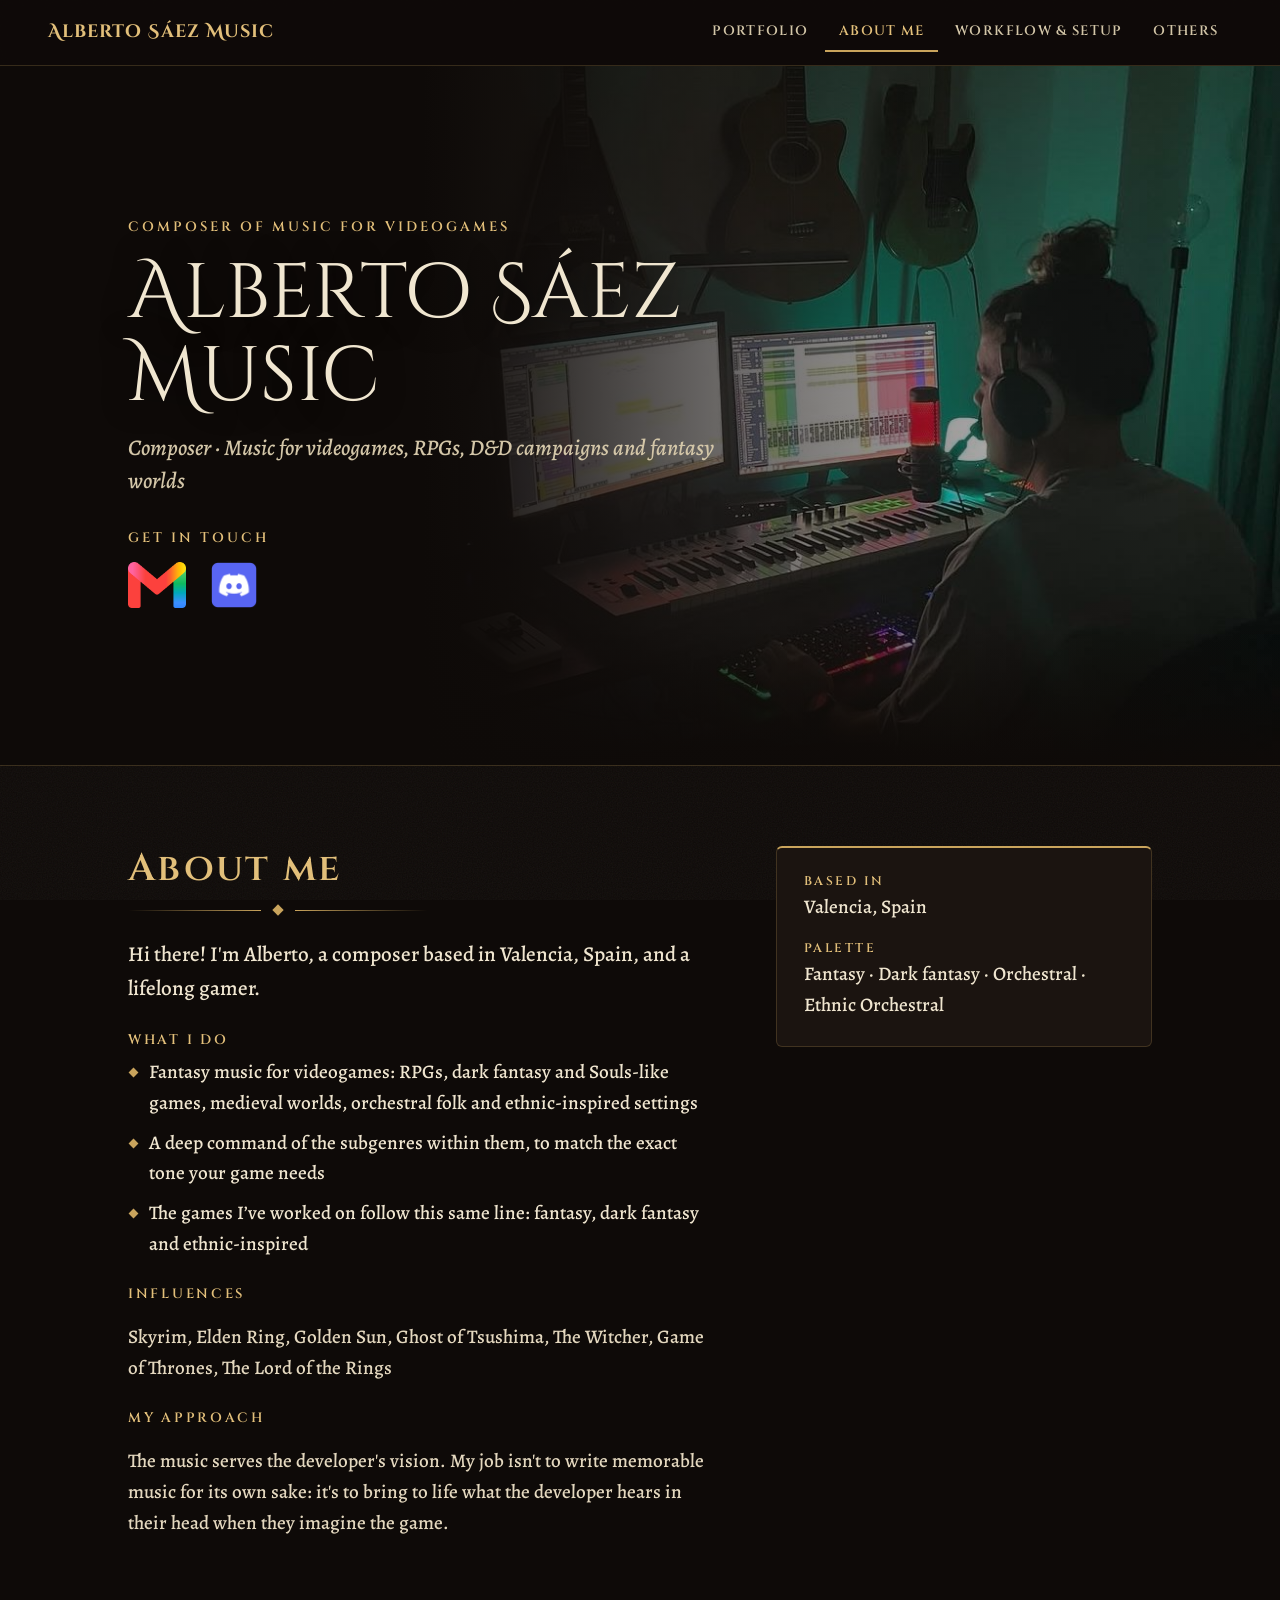
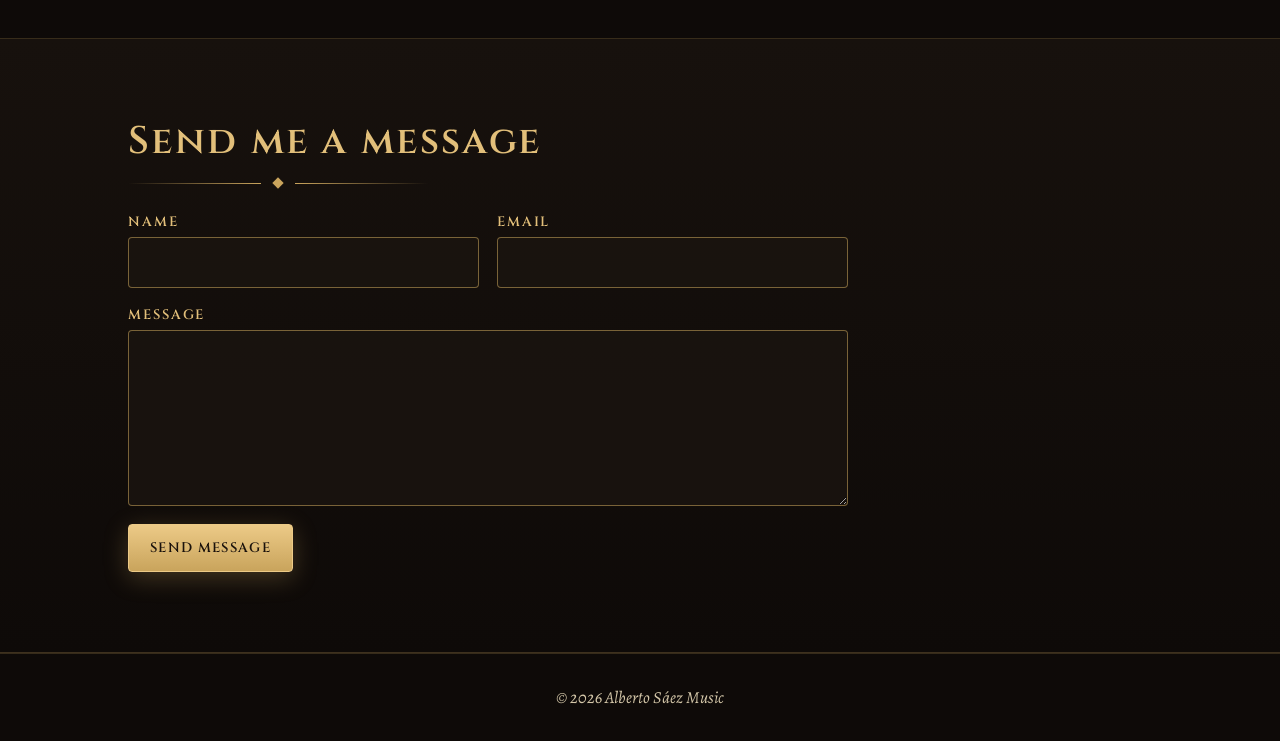
==== commit 2bfacb9d: "Add files via upload" ====
--- a/about/index.html
+++ b/about/index.html
@@ -63,9 +63,10 @@
           <div class="wrap two-col">
             <div class="about-text reveal">
               <h2>About me</h2><div class="divider"><i></i></div>
-              <p>Hi there! I'm Alberto, a composer based in Valencia, Spain, and a lifelong gamer.</p><p>For the last few years I’ve focused almost exclusively on fantasy music for videogames: RPGs, dark fantasy and Souls-like games, medieval worlds, orchestral folk and ethnic-inspired settings. The games I’ve worked on, from fantasy RPGs to Chinese- and Japanese-inspired adventures, follow that same path.</p><p>Working in one field gives me a deep command of its subgenres, so I can adapt the music to the exact tone your game needs.</p><p>My influences come from the fantasy worlds I grew up in: Skyrim, Elden Ring, Golden Sun, Ghost of Tsushima and The Witcher, plus Game of Thrones, The Lord of the Rings...</p><p>I also love reading fantasy: Brandon Sanderson, the Second Apocalypse saga, The Witcher, among many others.</p><p>Naturally, my music is built on orchestral writing, with touches of fantasy and ethnic instruments, and that is what you will find across my portfolio.</p><p>My approach is simple: the music serves the developer's vision. I want to take the player's experience a step further by building on what the game already shows, and giving it a frame that makes the whole experience stick. My job isn't to write memorable music for its own sake. It's to bring to life what the developer hears in their head when they imagine the game.</p>
+              <p class="about-intro">Hi there! I'm Alberto, a composer based in Valencia, Spain, and a lifelong gamer.</p>
+              <h3 class="ab-label">What I do</h3><ul class="ab-list"><li>Fantasy music for videogames: RPGs, dark fantasy and Souls-like games, medieval worlds, orchestral folk and ethnic-inspired settings</li><li>A deep command of the subgenres within them, to match the exact tone your game needs</li><li>The games I’ve worked on follow this same line: fantasy, dark fantasy and ethnic-inspired</li></ul><h3 class="ab-label">Influences</h3><p>Skyrim, Elden Ring, Golden Sun, Ghost of Tsushima, The Witcher, Game of Thrones, The Lord of the Rings</p><h3 class="ab-label">My approach</h3><p>The music serves the developer's vision. My job isn't to write memorable music for its own sake: it's to bring to life what the developer hears in their head when they imagine the game.</p>
             </div>
-            <aside class="glance reveal"><dl><div><dt>Based in</dt><dd>Valencia, Spain</dd></div><div><dt>Focus</dt><dd>Fantasy music for videogames</dd></div><div><dt>Palette</dt><dd>Fantasy · Dark fantasy · Orchestral · Ethnic Orchestral</dd></div><div><dt>Subgenres</dt><dd>Dark fantasy · Soulslike · Medieval · Orchestral folk · Ethnic</dd></div></dl></aside>
+            <aside class="glance reveal"><dl><div><dt>Based in</dt><dd>Valencia, Spain</dd></div><div><dt>Palette</dt><dd>Fantasy · Dark fantasy · Orchestral · Ethnic Orchestral</dd></div></dl></aside>
           </div>
         </section>
 
--- a/styles.css
+++ b/styles.css
@@ -375,3 +375,10 @@
 .scenes-label { margin: 1.1rem 0 .5rem !important; font: 600 .78rem var(--display); letter-spacing: .18em; text-transform: uppercase; color: var(--gold) !important; }
 .scenes { list-style: none; margin: 0; padding: 0; display: flex; flex-wrap: wrap; gap: .4rem; }
 .scenes li { font: 600 1rem var(--body); color: var(--text); border: 1px solid var(--line-strong); border-radius: 999px; padding: .2rem .8rem; }
+
+/* About me: bloques con viñetas */
+.about-intro { font-size: 1.3rem; color: var(--text); }
+.ab-label { margin: 1.6rem 0 .5rem; font: 600 .85rem var(--display); letter-spacing: .2em; text-transform: uppercase; color: var(--gold); }
+.ab-list { list-style: none; margin: 0; padding: 0; display: grid; gap: .55rem; }
+.ab-list li { position: relative; padding-left: 1.3rem; }
+.ab-list li::before { content: ""; position: absolute; left: .1rem; top: .62em; width: 7px; height: 7px; background: var(--accent); transform: rotate(45deg); }
